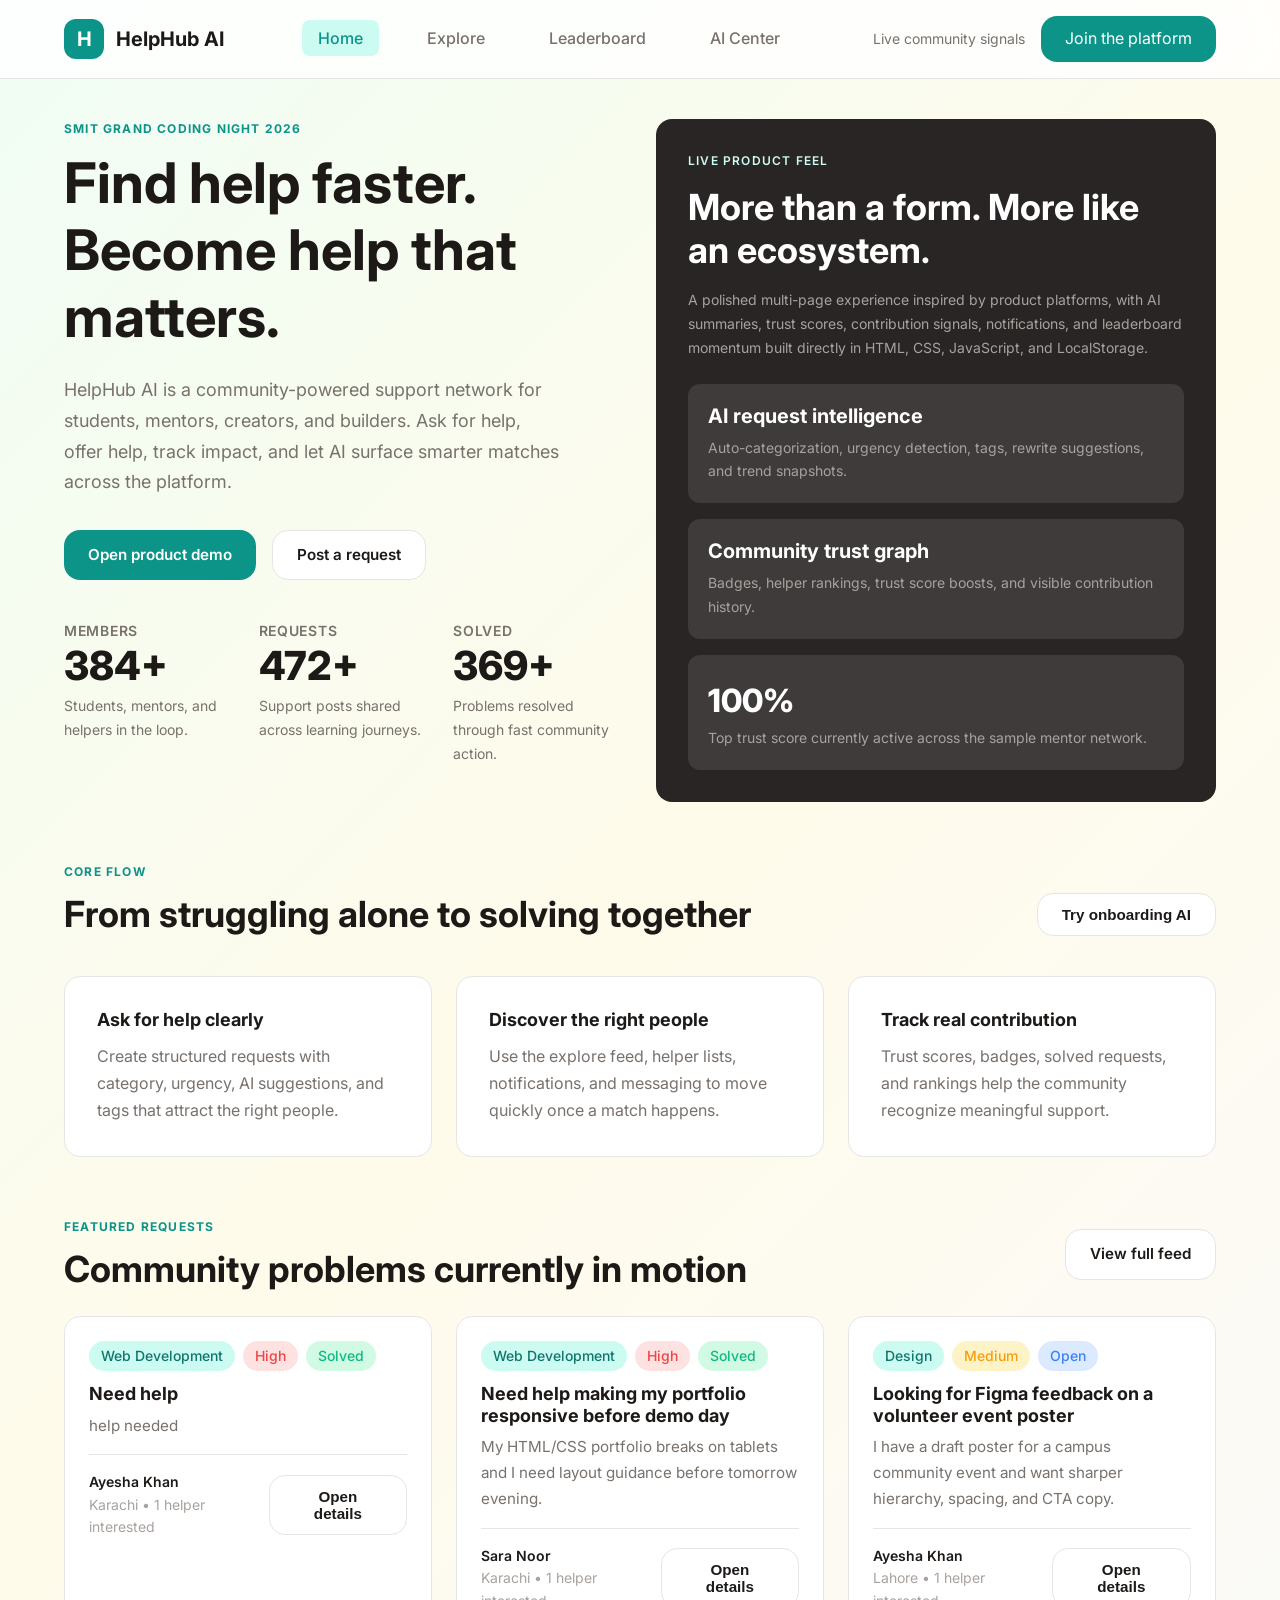
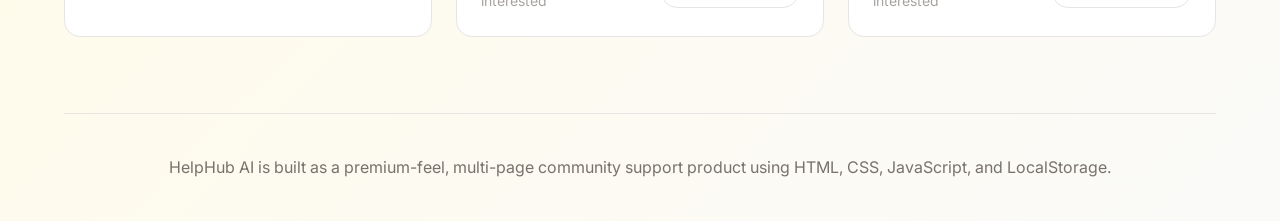
==== index.html @ b0889a19 "M:" ====
<!DOCTYPE html>
<html lang="en">
<head>
    <meta charset="UTF-8">
    <meta name="viewport" content="width=device-width, initial-scale=1.0">
    <title>HelpHub AI - Community Support Network</title>
    <link rel="preconnect" href="https://fonts.googleapis.com">
    <link href="https://fonts.googleapis.com/css2?family=Inter:wght@400;500;600;700;800&display=swap" rel="stylesheet">
    <link rel="stylesheet" href="css/styles.css">
</head>
<body>
    <nav class="navbar">
        <div class="container">
            <a href="index.html" class="logo">
                <div class="logo-icon">H</div>
                <span>HelpHub AI</span>
            </a>
            <ul class="nav-links">
                <li><a href="index.html" class="active">Home</a></li>
                <li><a href="explore.html">Explore</a></li>
                <li><a href="leaderboard.html">Leaderboard</a></li>
                <li><a href="ai-center.html">AI Center</a></li>
            </ul>
            <div style="display: flex; gap: 16px; align-items: center;">
                <span style="color: var(--text-secondary); font-size: 0.875rem;">Live community signals</span>
                <a href="login.html" class="nav-cta">Join the platform</a>
            </div>
        </div>
    </nav>

    <main class="container" style="padding-top: 40px;">
        <div class="two-col" style="margin-bottom: 60px;">
            <div>
                <div class="page-label" style="color: var(--primary);">SMIT Grand Coding Night 2026</div>
                <h1 style="font-size: 3.5rem; margin-bottom: 24px;">Find help faster. Become help that matters.</h1>
                <p style="font-size: 1.125rem; margin-bottom: 32px; max-width: 500px;">
                    HelpHub AI is a community-powered support network for students, mentors, creators, and builders. 
                    Ask for help, offer help, track impact, and let AI surface smarter matches across the platform.
                </p>
                <div style="display: flex; gap: 16px; margin-bottom: 40px;">
                    <a href="explore.html" class="btn btn-primary">Open product demo</a>
                    <a href="create-request.html" class="btn btn-secondary">Post a request</a>
                </div>
                <div id="statsContainer" class="stats-grid"></div>
            </div>
            
            <div class="ai-panel">
                <div class="hero-label">Live Product Feel</div>
                <h2 style="color: white; margin-bottom: 16px;">More than a form. More like an ecosystem.</h2>
                <p style="margin-bottom: 24px;">
                    A polished multi-page experience inspired by product platforms, with AI summaries, trust scores, 
                    contribution signals, notifications, and leaderboard momentum built directly in HTML, CSS, JavaScript, and LocalStorage.
                </p>
                
                <div style="background: rgba(255,255,255,0.1); padding: 20px; border-radius: 12px; margin-bottom: 16px;">
                    <h4 style="color: white; margin-bottom: 8px;">AI request intelligence</h4>
                    <p style="font-size: 0.875rem;">Auto-categorization, urgency detection, tags, rewrite suggestions, and trend snapshots.</p>
                </div>
                
                <div style="background: rgba(255,255,255,0.1); padding: 20px; border-radius: 12px; margin-bottom: 16px;">
                    <h4 style="color: white; margin-bottom: 8px;">Community trust graph</h4>
                    <p style="font-size: 0.875rem;">Badges, helper rankings, trust score boosts, and visible contribution history.</p>
                </div>
                
                <div style="background: rgba(255,255,255,0.1); padding: 20px; border-radius: 12px;">
                    <div style="font-size: 2rem; font-weight: 800; color: white;">100%</div>
                    <p style="font-size: 0.875rem;">Top trust score currently active across the sample mentor network.</p>
                </div>
            </div>
        </div>

        <div style="margin-bottom: 60px;">
            <div class="page-label">Core Flow</div>
            <div style="display: flex; justify-content: space-between; align-items: center; margin-bottom: 24px;">
                <h2>From struggling alone to solving together</h2>
                <button class="btn btn-secondary">Try onboarding AI</button>
            </div>
            
            <div class="features-grid">
                <div class="feature-card">
                    <h3>Ask for help clearly</h3>
                    <p>Create structured requests with category, urgency, AI suggestions, and tags that attract the right people.</p>
                </div>
                <div class="feature-card">
                    <h3>Discover the right people</h3>
                    <p>Use the explore feed, helper lists, notifications, and messaging to move quickly once a match happens.</p>
                </div>
                <div class="feature-card">
                    <h3>Track real contribution</h3>
                    <p>Trust scores, badges, solved requests, and rankings help the community recognize meaningful support.</p>
                </div>
            </div>
        </div>

        <div style="margin-bottom: 60px;">
            <div style="display: flex; justify-content: space-between; align-items: center; margin-bottom: 24px;">
                <div>
                    <div class="page-label">Featured Requests</div>
                    <h2>Community problems currently in motion</h2>
                </div>
                <a href="explore.html" class="btn btn-secondary">View full feed</a>
            </div>
            <div id="featuredRequests" style="display: grid; grid-template-columns: repeat(3, 1fr); gap: 24px;"></div>
        </div>

        <footer style="text-align: center; padding: 40px 0; color: var(--text-light); border-top: 1px solid var(--border);">
            <p>HelpHub AI is built as a premium-feel, multi-page community support product using HTML, CSS, JavaScript, and LocalStorage.</p>
        </footer>
    </main>

    <script src="js/app.js"></script>
</body>
</html>
---- css/styles.css ----
/* ============================================
   HELPHUB AI - COMPLETE STYLESHEET
   ============================================ */

/* CSS Variables */
:root {
    --primary: #0d9488;
    --primary-dark: #0f766e;
    --primary-light: #ccfbf1;
    --secondary: #f59e0b;
    --dark: #1c1917;
    --dark-card: #292524;
    --text-primary: #1c1917;
    --text-secondary: #78716c;
    --text-light: #a8a29e;
    --bg-primary: #fafaf9;
    --bg-secondary: #f5f5f4;
    --bg-card: #ffffff;
    --border: #e7e5e4;
    --success: #10b981;
    --success-bg: #d1fae5;
    --warning: #f59e0b;
    --warning-bg: #fef3c7;
    --danger: #ef4444;
    --danger-bg: #fee2e2;
    --info: #3b82f6;
    --info-bg: #dbeafe;
    --radius-sm: 8px;
    --radius-md: 12px;
    --radius-lg: 16px;
    --radius-xl: 24px;
    --shadow-sm: 0 1px 2px 0 rgb(0 0 0 / 0.05);
    --shadow-md: 0 4px 6px -1px rgb(0 0 0 / 0.1);
    --shadow-lg: 0 10px 15px -3px rgb(0 0 0 / 0.1);
    --transition: all 0.3s ease;
}

/* Reset & Base */
* {
    margin: 0;
    padding: 0;
    box-sizing: border-box;
}

html {
    scroll-behavior: smooth;
}

body {
    font-family: 'Inter', -apple-system, BlinkMacSystemFont, 'Segoe UI', Roboto, sans-serif;
    background: linear-gradient(135deg, #f0fdf4 0%, #fffbeb 50%, #fafaf9 100%);
    color: var(--text-primary);
    line-height: 1.6;
    min-height: 100vh;
}

/* Typography */
h1, h2, h3, h4 {
    font-weight: 700;
    line-height: 1.2;
    color: var(--text-primary);
}

h1 { font-size: 3rem; }
h2 { font-size: 2.25rem; }
h3 { font-size: 1.5rem; }
h4 { font-size: 1.25rem; }

p {
    color: var(--text-secondary);
    line-height: 1.7;
}

a {
    text-decoration: none;
    color: inherit;
    transition: var(--transition);
}

/* Layout */
.container {
    max-width: 1200px;
    margin: 0 auto;
    padding: 0 24px;
}

.grid {
    display: grid;
    gap: 24px;
}

.flex {
    display: flex;
    align-items: center;
}

.flex-between {
    display: flex;
    justify-content: space-between;
    align-items: center;
}

/* Navigation */
.navbar {
    background: rgba(255, 255, 255, 0.8);
    backdrop-filter: blur(12px);
    border-bottom: 1px solid var(--border);
    padding: 16px 0;
    position: sticky;
    top: 0;
    z-index: 100;
}

.navbar .container {
    display: flex;
    justify-content: space-between;
    align-items: center;
}

.logo {
    display: flex;
    align-items: center;
    gap: 12px;
    font-weight: 700;
    font-size: 1.25rem;
}

.logo-icon {
    width: 40px;
    height: 40px;
    background: var(--primary);
    color: white;
    border-radius: var(--radius-md);
    display: flex;
    align-items: center;
    justify-content: center;
    font-weight: 700;
}

.nav-links {
    display: flex;
    gap: 32px;
    list-style: none;
}

.nav-links a {
    color: var(--text-secondary);
    font-weight: 500;
    padding: 8px 16px;
    border-radius: var(--radius-sm);
    transition: var(--transition);
}

.nav-links a:hover,
.nav-links a.active {
    color: var(--primary);
    background: var(--primary-light);
}

.nav-cta {
    background: var(--primary);
    color: white !important;
    padding: 10px 24px !important;
    border-radius: var(--radius-lg) !important;
}

.nav-cta:hover {
    background: var(--primary-dark);
    transform: translateY(-2px);
    box-shadow: var(--shadow-md);
}

/* Hero Section */
.hero {
    padding: 80px 0 40px;
}

.hero-banner {
    background: var(--dark-card);
    color: white;
    padding: 48px;
    border-radius: var(--radius-xl);
    margin-bottom: 40px;
    position: relative;
    overflow: hidden;
}

.hero-banner::before {
    content: '';
    position: absolute;
    top: -50%;
    right: -10%;
    width: 400px;
    height: 400px;
    background: radial-gradient(circle, rgba(13, 148, 136, 0.3) 0%, transparent 70%);
    border-radius: 50%;
}

.hero-label {
    font-size: 0.75rem;
    text-transform: uppercase;
    letter-spacing: 0.1em;
    color: var(--primary-light);
    margin-bottom: 16px;
    font-weight: 600;
}

.hero-banner h1 {
    color: white;
    font-size: 3.5rem;
    margin-bottom: 16px;
    max-width: 700px;
}

.hero-banner p {
    color: var(--text-light);
    font-size: 1.125rem;
    max-width: 600px;
}

/* Cards */
.card {
    background: var(--bg-card);
    border-radius: var(--radius-lg);
    padding: 32px;
    box-shadow: var(--shadow-sm);
    border: 1px solid var(--border);
    transition: var(--transition);
}

.card:hover {
    box-shadow: var(--shadow-md);
    transform: translateY(-2px);
}

.card-header {
    margin-bottom: 24px;
}

.card-label {
    font-size: 0.75rem;
    text-transform: uppercase;
    letter-spacing: 0.1em;
    color: var(--primary);
    font-weight: 700;
    margin-bottom: 8px;
}

/* Buttons */
.btn {
    display: inline-flex;
    align-items: center;
    justify-content: center;
    gap: 8px;
    padding: 12px 24px;
    border-radius: var(--radius-lg);
    font-weight: 600;
    font-size: 0.95rem;
    cursor: pointer;
    border: none;
    transition: var(--transition);
}

.btn-primary {
    background: var(--primary);
    color: white;
}

.btn-primary:hover {
    background: var(--primary-dark);
    transform: translateY(-2px);
    box-shadow: 0 4px 12px rgba(13, 148, 136, 0.3);
}

.btn-secondary {
    background: white;
    color: var(--text-primary);
    border: 1px solid var(--border);
}

.btn-secondary:hover {
    background: var(--bg-secondary);
    border-color: var(--primary);
}

.btn-outline {
    background: transparent;
    color: var(--primary);
    border: 1px solid var(--primary);
}

.btn-outline:hover {
    background: var(--primary-light);
}

.btn-ghost {
    background: transparent;
    color: var(--text-secondary);
}

.btn-ghost:hover {
    background: var(--bg-secondary);
    color: var(--text-primary);
}

/* Tags & Badges */
.tag {
    display: inline-flex;
    align-items: center;
    padding: 4px 12px;
    border-radius: 100px;
    font-size: 0.875rem;
    font-weight: 500;
}

.tag-primary {
    background: var(--primary-light);
    color: var(--primary-dark);
}

.tag-success {
    background: var(--success-bg);
    color: var(--success);
}

.tag-warning {
    background: var(--warning-bg);
    color: var(--warning);
}

.tag-danger {
    background: var(--danger-bg);
    color: var(--danger);
}

.tag-info {
    background: var(--info-bg);
    color: var(--info);
}

.tag-outline {
    background: transparent;
    border: 1px solid var(--border);
    color: var(--text-secondary);
}

/* Forms */
.form-group {
    margin-bottom: 24px;
}

.form-label {
    display: block;
    font-weight: 600;
    margin-bottom: 8px;
    color: var(--text-primary);
    font-size: 0.875rem;
}

.form-input,
.form-select,
.form-textarea {
    width: 100%;
    padding: 12px 16px;
    border: 1px solid var(--border);
    border-radius: var(--radius-md);
    font-size: 1rem;
    font-family: inherit;
    transition: var(--transition);
    background: white;
}

.form-input:focus,
.form-select:focus,
.form-textarea:focus {
    outline: none;
    border-color: var(--primary);
    box-shadow: 0 0 0 3px rgba(13, 148, 136, 0.1);
}

.form-textarea {
    resize: vertical;
    min-height: 120px;
}

/* Stats Grid */
.stats-grid {
    display: grid;
    grid-template-columns: repeat(3, 1fr);
    gap: 24px;
    margin: 32px 0;
}

.stat-card {
    text-align: left;
}

.stat-number {
    font-size: 2.5rem;
    font-weight: 800;
    color: var(--text-primary);
    line-height: 1;
    margin-bottom: 8px;
}

.stat-label {
    font-size: 0.875rem;
    color: var(--text-secondary);
    font-weight: 600;
    text-transform: uppercase;
    letter-spacing: 0.05em;
    margin-bottom: 4px;
}

/* Feature Cards */
.features-grid {
    display: grid;
    grid-template-columns: repeat(3, 1fr);
    gap: 24px;
    margin: 40px 0;
}

.feature-card {
    padding: 32px;
    background: var(--bg-card);
    border-radius: var(--radius-lg);
    border: 1px solid var(--border);
}

.feature-card h3 {
    margin-bottom: 12px;
    font-size: 1.125rem;
}

/* Request Cards */
.request-card {
    background: var(--bg-card);
    border-radius: var(--radius-lg);
    padding: 24px;
    margin-bottom: 16px;
    border: 1px solid var(--border);
    transition: var(--transition);
}

.request-card:hover {
    box-shadow: var(--shadow-md);
    transform: translateY(-2px);
}

.request-header {
    display: flex;
    gap: 8px;
    margin-bottom: 12px;
    flex-wrap: wrap;
}

.request-title {
    font-size: 1.125rem;
    font-weight: 700;
    margin-bottom: 8px;
    color: var(--text-primary);
}

.request-desc {
    color: var(--text-secondary);
    margin-bottom: 16px;
    font-size: 0.95rem;
}

.request-footer {
    display: flex;
    justify-content: space-between;
    align-items: center;
    margin-top: 16px;
    padding-top: 16px;
    border-top: 1px solid var(--border);
}

.request-author {
    display: flex;
    align-items: center;
    gap: 8px;
    font-weight: 600;
    font-size: 0.875rem;
}

.request-meta {
    color: var(--text-light);
    font-size: 0.875rem;
}

/* Two Column Layout */
.two-col {
    display: grid;
    grid-template-columns: 1fr 1fr;
    gap: 32px;
    align-items: start;
}

/* Sidebar */
.sidebar {
    background: var(--bg-card);
    border-radius: var(--radius-lg);
    padding: 32px;
    border: 1px solid var(--border);
    height: fit-content;
}

.sidebar-title {
    font-size: 1.5rem;
    margin-bottom: 24px;
}

/* Feed Layout */
.feed-layout {
    display: grid;
    grid-template-columns: 320px 1fr;
    gap: 32px;
    align-items: start;
}

/* Filters */
.filter-group {
    margin-bottom: 24px;
}

.filter-label {
    font-size: 0.875rem;
    font-weight: 600;
    color: var(--text-secondary);
    margin-bottom: 8px;
    display: block;
}

/* AI Panel */
.ai-panel {
    background: var(--dark-card);
    color: white;
    border-radius: var(--radius-lg);
    padding: 32px;
}

.ai-panel h3 {
    color: white;
    margin-bottom: 8px;
}

.ai-panel p {
    color: var(--text-light);
    font-size: 0.875rem;
}

/* Progress Bar */
.progress-bar {
    width: 100%;
    height: 8px;
    background: var(--bg-secondary);
    border-radius: 100px;
    overflow: hidden;
    margin: 8px 0;
}

.progress-fill {
    height: 100%;
    background: linear-gradient(90deg, var(--secondary), var(--primary));
    border-radius: 100px;
    transition: width 0.6s ease;
}

/* Avatar */
.avatar {
    width: 40px;
    height: 40px;
    border-radius: 50%;
    background: linear-gradient(135deg, var(--primary), var(--secondary));
    display: flex;
    align-items: center;
    justify-content: center;
    color: white;
    font-weight: 700;
    font-size: 0.875rem;
    flex-shrink: 0;
}

.avatar-sm {
    width: 32px;
    height: 32px;
    font-size: 0.75rem;
}

.avatar-lg {
    width: 56px;
    height: 56px;
    font-size: 1.25rem;
}

/* Leaderboard */
.leaderboard-item {
    display: flex;
    align-items: center;
    gap: 16px;
    padding: 16px;
    background: var(--bg-card);
    border-radius: var(--radius-md);
    margin-bottom: 12px;
    border: 1px solid var(--border);
}

.leaderboard-rank {
    font-size: 1.25rem;
    font-weight: 800;
    color: var(--primary);
    min-width: 40px;
}

.leaderboard-info {
    flex: 1;
}

.leaderboard-name {
    font-weight: 700;
    margin-bottom: 4px;
}

.leaderboard-skills {
    font-size: 0.875rem;
    color: var(--text-secondary);
}

.leaderboard-score {
    text-align: right;
}

.score-value {
    font-size: 1.25rem;
    font-weight: 800;
    color: var(--text-primary);
}

.score-label {
    font-size: 0.75rem;
    color: var(--text-light);
}

/* Messages */
.message-list {
    background: var(--bg-card);
    border-radius: var(--radius-lg);
    padding: 24px;
    border: 1px solid var(--border);
}

.message-item {
    padding: 16px;
    border-bottom: 1px solid var(--border);
    cursor: pointer;
    transition: var(--transition);
}

.message-item:hover {
    background: var(--bg-secondary);
    border-radius: var(--radius-md);
}

.message-item:last-child {
    border-bottom: none;
}

.message-header {
    display: flex;
    justify-content: space-between;
    margin-bottom: 8px;
}

.message-sender {
    font-weight: 700;
    font-size: 0.95rem;
}

.message-time {
    font-size: 0.875rem;
    color: var(--primary);
    font-weight: 600;
}

.message-preview {
    color: var(--text-secondary);
    font-size: 0.9rem;
    line-height: 1.5;
}

/* Notifications */
.notification-item {
    display: flex;
    justify-content: space-between;
    align-items: center;
    padding: 20px;
    background: var(--bg-card);
    border-radius: var(--radius-md);
    margin-bottom: 12px;
    border: 1px solid var(--border);
    transition: var(--transition);
}

.notification-item:hover {
    background: var(--bg-secondary);
}

.notification-content h4 {
    font-size: 0.95rem;
    margin-bottom: 4px;
}

.notification-content p {
    font-size: 0.875rem;
    color: var(--text-light);
}

.notification-status {
    padding: 4px 12px;
    border-radius: 100px;
    font-size: 0.75rem;
    font-weight: 600;
    text-transform: uppercase;
}

.status-unread {
    background: var(--primary-light);
    color: var(--primary-dark);
}

.status-read {
    background: var(--bg-secondary);
    color: var(--text-light);
}

/* Page Header */
.page-header {
    margin-bottom: 40px;
}

.page-label {
    font-size: 0.75rem;
    text-transform: uppercase;
    letter-spacing: 0.1em;
    color: var(--primary);
    font-weight: 700;
    margin-bottom: 12px;
}

/* Empty State */
.empty-state {
    text-align: center;
    padding: 60px 20px;
    color: var(--text-secondary);
}

.empty-state-icon {
    font-size: 3rem;
    margin-bottom: 16px;
    opacity: 0.5;
}

/* Animations */
@keyframes fadeIn {
    from { opacity: 0; transform: translateY(10px); }
    to { opacity: 1; transform: translateY(0); }
}

.animate-fade-in {
    animation: fadeIn 0.5s ease forwards;
}

/* Responsive */
@media (max-width: 968px) {
    .two-col,
    .feed-layout {
        grid-template-columns: 1fr;
    }
    
    .features-grid,
    .stats-grid {
        grid-template-columns: 1fr;
    }
    
    .hero-banner h1 {
        font-size: 2rem;
    }
    
    .nav-links {
        display: none;
    }
}

/* Utility Classes */
.mt-1 { margin-top: 8px; }
.mt-2 { margin-top: 16px; }
.mt-3 { margin-top: 24px; }
.mt-4 { margin-top: 32px; }

.mb-1 { margin-bottom: 8px; }
.mb-2 { margin-bottom: 16px; }
.mb-3 { margin-bottom: 24px; }
.mb-4 { margin-bottom: 32px; }

.text-center { text-align: center; }
.text-right { text-align: right; }

.w-full { width: 100%; }

.hidden { display: none; }
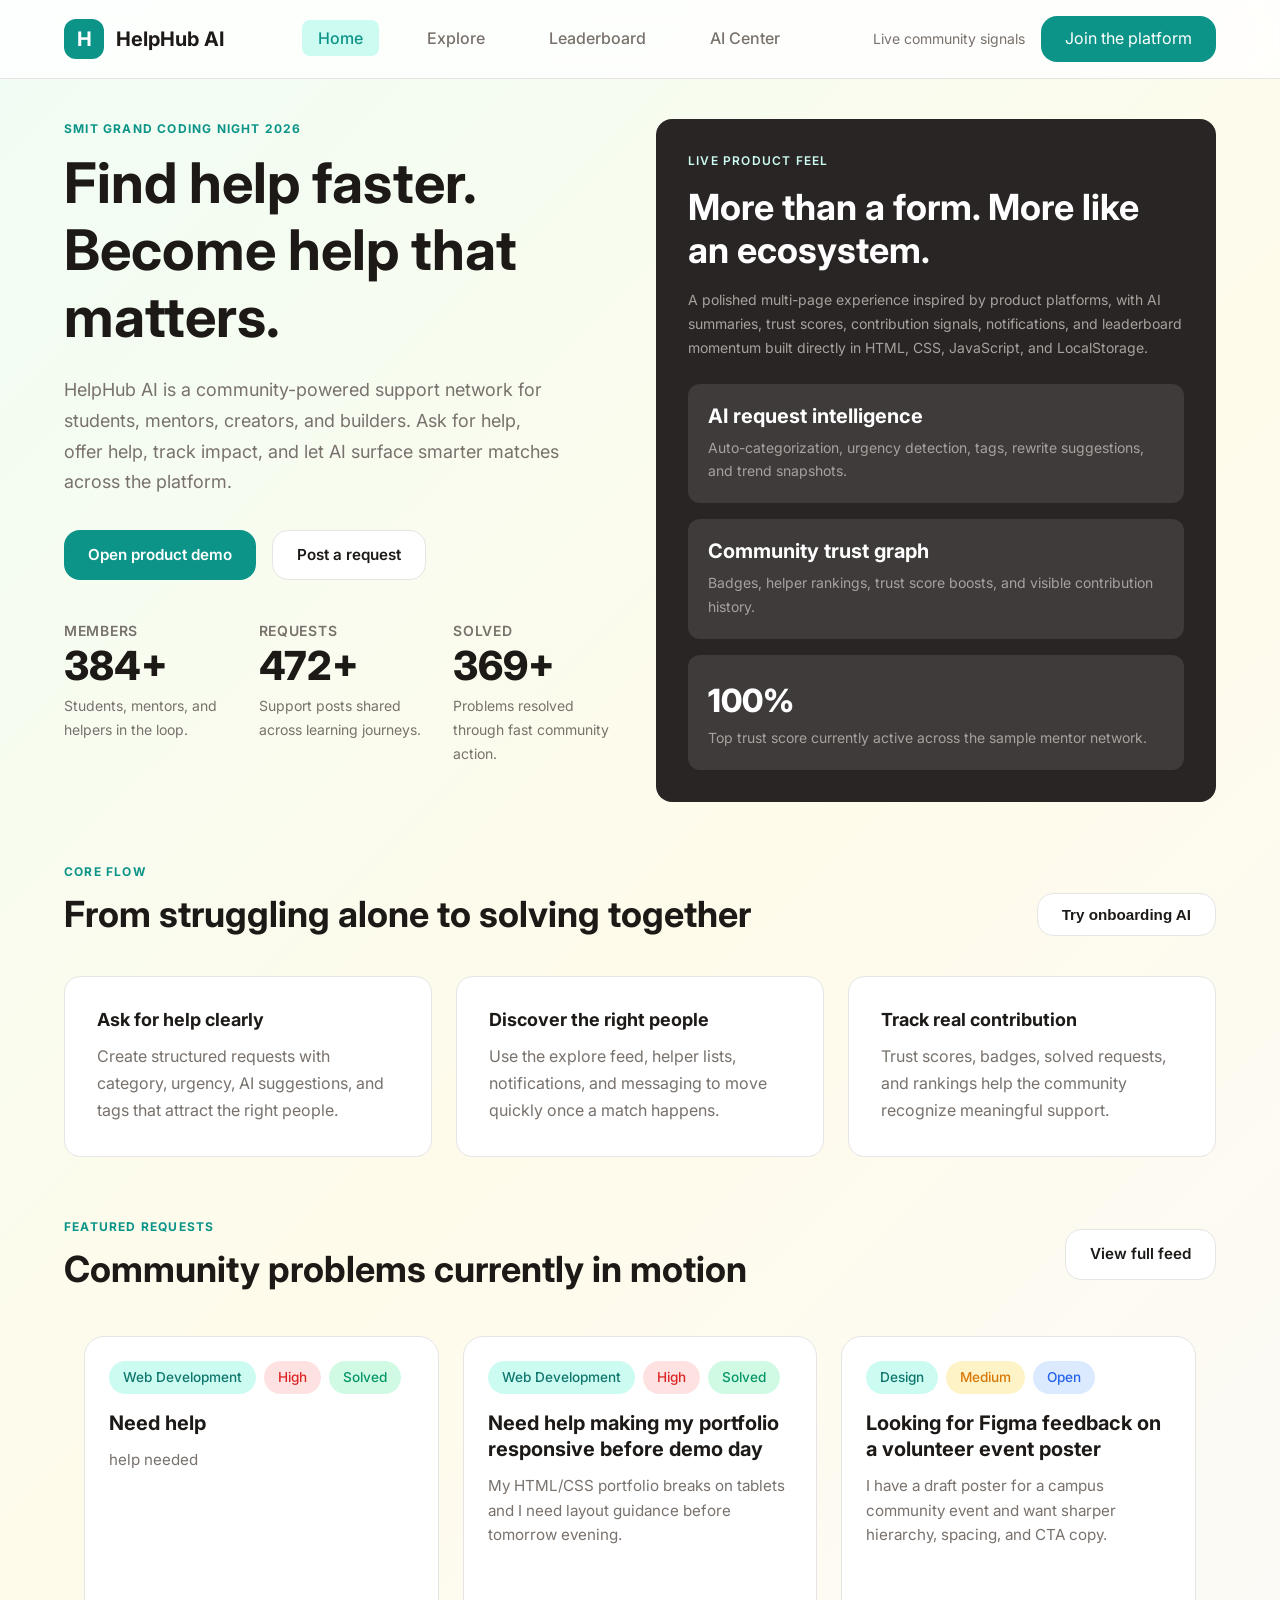
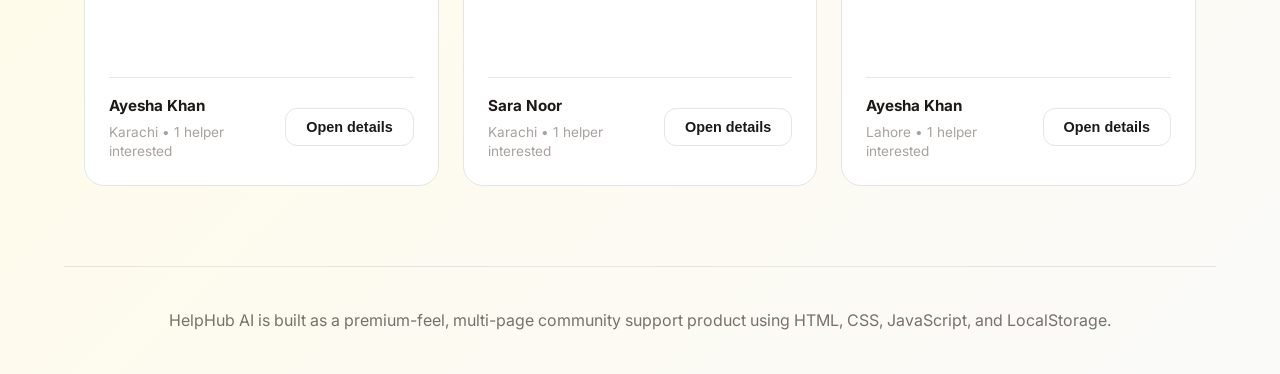
==== commit d86b43ff: "M:" ====
--- a/index.html
+++ b/index.html
@@ -7,6 +7,8 @@
     <link rel="preconnect" href="https://fonts.googleapis.com">
     <link href="https://fonts.googleapis.com/css2?family=Inter:wght@400;500;600;700;800&display=swap" rel="stylesheet">
     <link rel="stylesheet" href="css/styles.css">
+<link rel="shortcut icon" href="./favicon.jpg" type="image/x-icon">
+
 </head>
 <body>
     <nav class="navbar">
@@ -100,7 +102,68 @@
                 </div>
                 <a href="explore.html" class="btn btn-secondary">View full feed</a>
             </div>
-            <div id="featuredRequests" style="display: grid; grid-template-columns: repeat(3, 1fr); gap: 24px;"></div>
+           <div class="slide-container">
+    <div class="slide-track">
+        
+        <!-- Card 1 -->
+        <div class="slide-card">
+            <div class="card-tags">
+                <span class="tag tag-category">Web Development</span>
+                <span class="tag tag-urgency-high">High</span>
+                <span class="tag tag-status-solved">Solved</span>
+            </div>
+            <h3 class="card-title">Need help</h3>
+            <p class="card-desc">help needed</p>
+            <div class="card-divider"></div>
+            <div class="card-footer">
+                <div class="card-author-info">
+                    <div class="card-author-name">Ayesha Khan</div>
+                    <div class="card-author-meta">Karachi • 1 helper interested</div>
+                </div>
+                <button class="btn-open">Open details</button>
+            </div>
+        </div>
+
+        <!-- Card 2 -->
+        <div class="slide-card">
+            <div class="card-tags">
+                <span class="tag tag-category">Web Development</span>
+                <span class="tag tag-urgency-high">High</span>
+                <span class="tag tag-status-solved">Solved</span>
+            </div>
+            <h3 class="card-title">Need help making my portfolio responsive before demo day</h3>
+            <p class="card-desc">My HTML/CSS portfolio breaks on tablets and I need layout guidance before tomorrow evening.</p>
+            <div class="card-divider"></div>
+            <div class="card-footer">
+                <div class="card-author-info">
+                    <div class="card-author-name">Sara Noor</div>
+                    <div class="card-author-meta">Karachi • 1 helper interested</div>
+                </div>
+                <button class="btn-open">Open details</button>
+            </div>
+        </div>
+
+        <!-- Card 3 -->
+        <div class="slide-card">
+            <div class="card-tags">
+                <span class="tag tag-category">Design</span>
+                <span class="tag tag-urgency-medium">Medium</span>
+                <span class="tag tag-status-open">Open</span>
+            </div>
+            <h3 class="card-title">Looking for Figma feedback on a volunteer event poster</h3>
+            <p class="card-desc">I have a draft poster for a campus community event and want sharper hierarchy, spacing, and CTA copy.</p>
+            <div class="card-divider"></div>
+            <div class="card-footer">
+                <div class="card-author-info">
+                    <div class="card-author-name">Ayesha Khan</div>
+                    <div class="card-author-meta">Lahore • 1 helper interested</div>
+                </div>
+                <button class="btn-open">Open details</button>
+            </div>
+        </div>
+
+    </div>
+</div>
         </div>
 
         <footer style="text-align: center; padding: 40px 0; color: var(--text-light); border-top: 1px solid var(--border);">
--- a/css/styles.css
+++ b/css/styles.css
@@ -808,4 +808,233 @@
 
 .w-full { width: 100%; }
 
-.hidden { display: none; }+.hidden { display: none; }
+
+/* ============================================
+   MOBILE RESPONSIVE SLIDE CARDS
+   ============================================ */
+
+/* Container */
+.slide-container {
+    width: 100%;
+    overflow-x: auto;
+    overflow-y: hidden;
+    -webkit-overflow-scrolling: touch;
+    scroll-snap-type: x mandatory;
+    scrollbar-width: none; /* Firefox */
+    -ms-overflow-style: none; /* IE 10+ */
+    padding: 20px 0;
+}
+
+.slide-container::-webkit-scrollbar {
+    display: none; /* Chrome, Safari, Opera */
+}
+
+/* Track */
+.slide-track {
+    display: flex;
+    gap: 20px;
+    padding: 0 20px;
+    width: max-content;
+}
+
+/* Individual Card */
+.slide-card {
+    flex: 0 0 300px;
+    background: #ffffff;
+    border-radius: 20px;
+    padding: 24px;
+    border: 1px solid #e5e5e5;
+    scroll-snap-align: start;
+    transition: transform 0.3s ease, box-shadow 0.3s ease;
+    display: flex;
+    flex-direction: column;
+    min-height: 420px;
+}
+
+.slide-card:hover {
+    transform: translateY(-5px);
+    box-shadow: 0 20px 40px rgba(0, 0, 0, 0.08);
+}
+
+/* Tags */
+.card-tags {
+    display: flex;
+    flex-wrap: wrap;
+    gap: 8px;
+    margin-bottom: 16px;
+}
+
+.tag {
+    padding: 6px 14px;
+    border-radius: 100px;
+    font-size: 0.85rem;
+    font-weight: 500;
+    display: inline-flex;
+    align-items: center;
+}
+
+/* Tag Colors */
+.tag-category {
+    background: #ccfbf1;
+    color: #0f766e;
+}
+
+.tag-urgency-high {
+    background: #fee2e2;
+    color: #dc2626;
+}
+
+.tag-urgency-medium {
+    background: #fef3c7;
+    color: #d97706;
+}
+
+.tag-status-solved {
+    background: #d1fae5;
+    color: #059669;
+}
+
+.tag-status-open {
+    background: #dbeafe;
+    color: #2563eb;
+}
+
+/* Title */
+.card-title {
+    font-size: 1.25rem;
+    font-weight: 700;
+    color: #1c1917;
+    margin-bottom: 12px;
+    line-height: 1.3;
+}
+
+/* Description */
+.card-desc {
+    color: #78716c;
+    font-size: 0.95rem;
+    line-height: 1.6;
+    margin-bottom: 20px;
+    flex-grow: 1;
+}
+
+/* Divider */
+.card-divider {
+    height: 1px;
+    background: #e7e5e4;
+    margin: 16px 0;
+}
+
+/* Footer */
+.card-footer {
+    display: flex;
+    justify-content: space-between;
+    align-items: center;
+    margin-top: auto;
+}
+
+.card-author-info {
+    flex: 1;
+}
+
+.card-author-name {
+    font-weight: 700;
+    color: #1c1917;
+    font-size: 0.95rem;
+    margin-bottom: 4px;
+}
+
+.card-author-meta {
+    color: #a8a29e;
+    font-size: 0.85rem;
+    line-height: 1.4;
+}
+
+/* Open Details Button */
+.btn-open {
+    padding: 10px 20px;
+    border: 1.5px solid #e7e5e4;
+    background: #ffffff;
+    color: #1c1917;
+    border-radius: 12px;
+    font-weight: 600;
+    font-size: 0.9rem;
+    cursor: pointer;
+    transition: all 0.2s ease;
+    white-space: nowrap;
+}
+
+.btn-open:hover {
+    border-color: #0d9488;
+    color: #0d9488;
+    background: #f0fdfa;
+}
+
+/* ============================================
+   MOBILE RESPONSIVE (Max-width: 768px)
+   ============================================ */
+
+@media (max-width: 768px) {
+    .slide-card {
+        flex: 0 0 85vw; /* 85% viewport width on mobile */
+        min-height: auto;
+        padding: 20px;
+    }
+    
+    .card-title {
+        font-size: 1.1rem;
+    }
+    
+    .card-desc {
+        font-size: 0.9rem;
+    }
+    
+    .slide-track {
+        gap: 16px;
+        padding: 0 16px;
+    }
+}
+
+/* ============================================
+   SMALL MOBILE (Max-width: 480px)
+   ============================================ */
+
+@media (max-width: 480px) {
+    .slide-card {
+        flex: 0 0 90vw;
+        padding: 18px;
+        border-radius: 16px;
+    }
+    
+    .tag {
+        padding: 4px 10px;
+        font-size: 0.8rem;
+    }
+    
+    .btn-open {
+        padding: 8px 16px;
+        font-size: 0.85rem;
+    }
+}
+
+/* ============================================
+   DESKTOP ENHANCEMENTS
+   ============================================ */
+
+@media (min-width: 1024px) {
+    .slide-container {
+        overflow-x: visible;
+    }
+    
+    .slide-track {
+        display: grid;
+        grid-template-columns: repeat(3, 1fr);
+        width: 100%;
+        gap: 24px;
+    }
+    
+    .slide-card {
+        flex: none;
+        min-height: 450px;
+    }
+}
